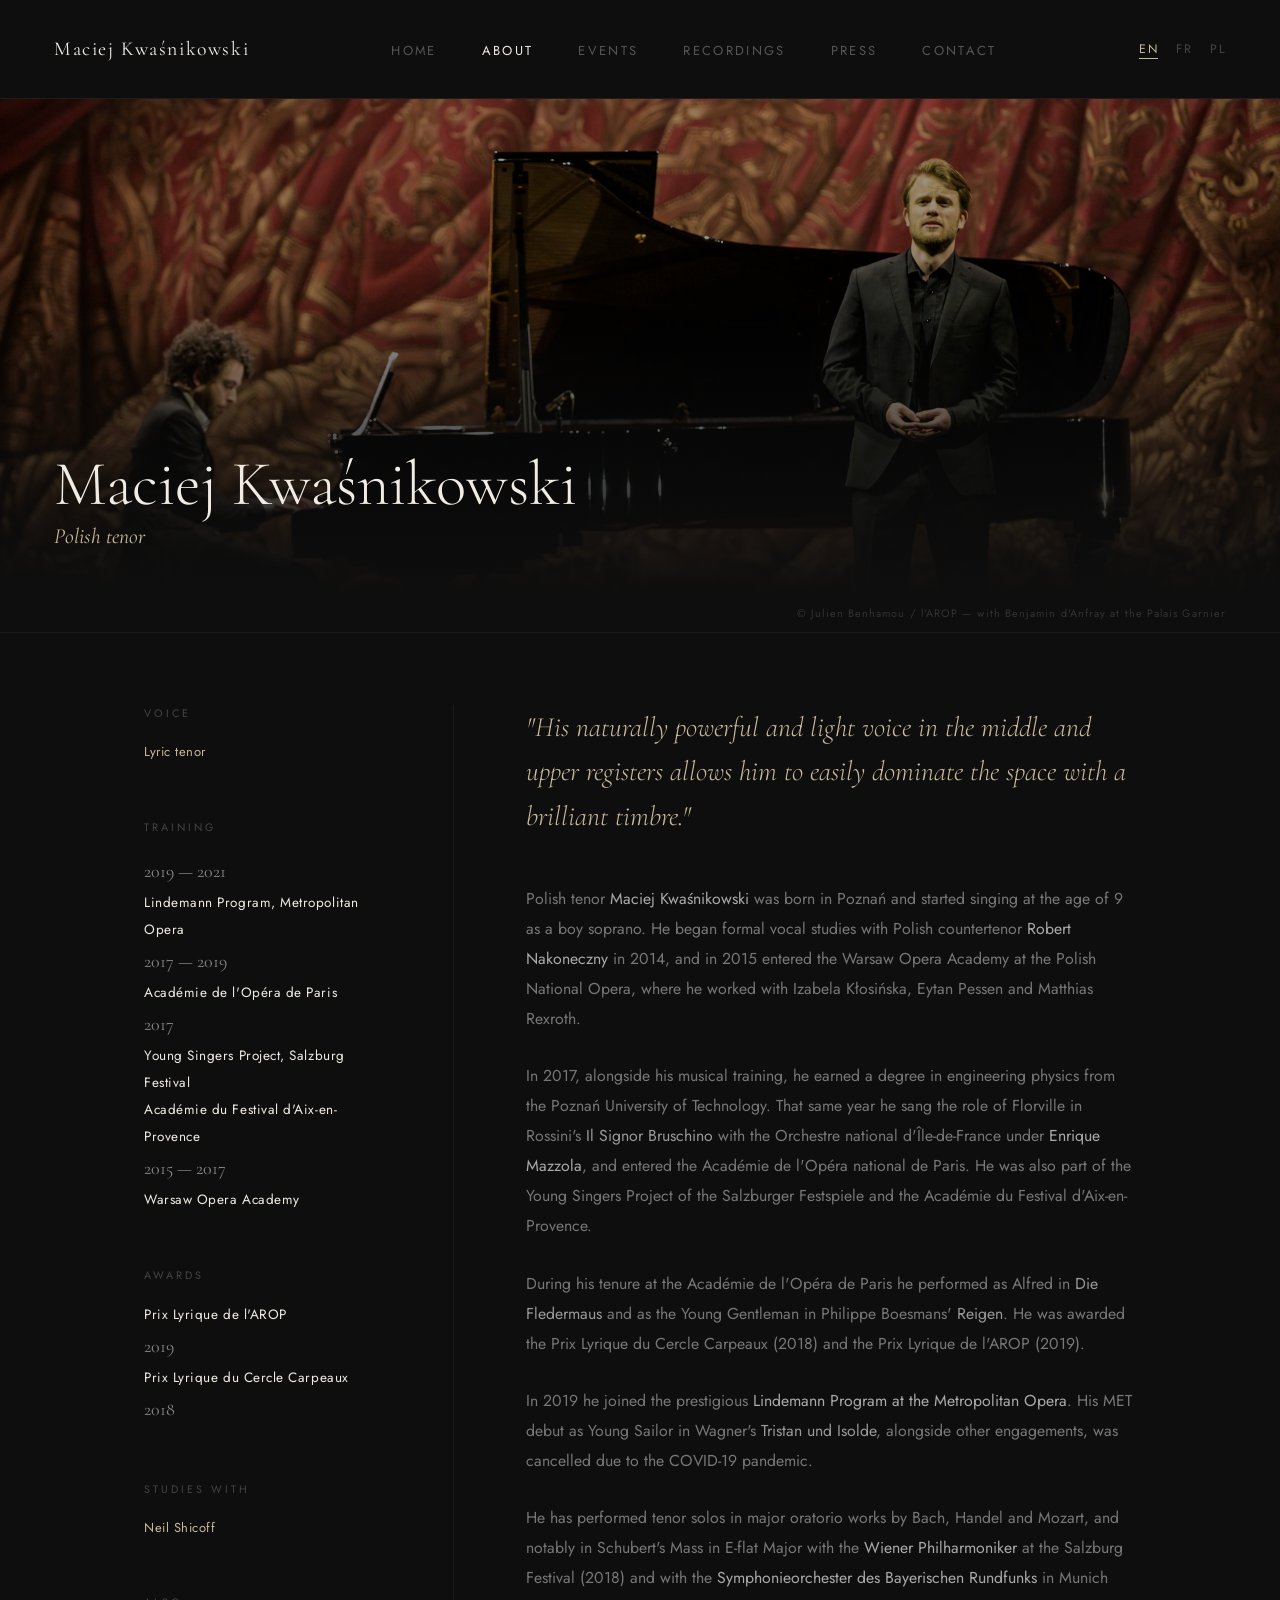
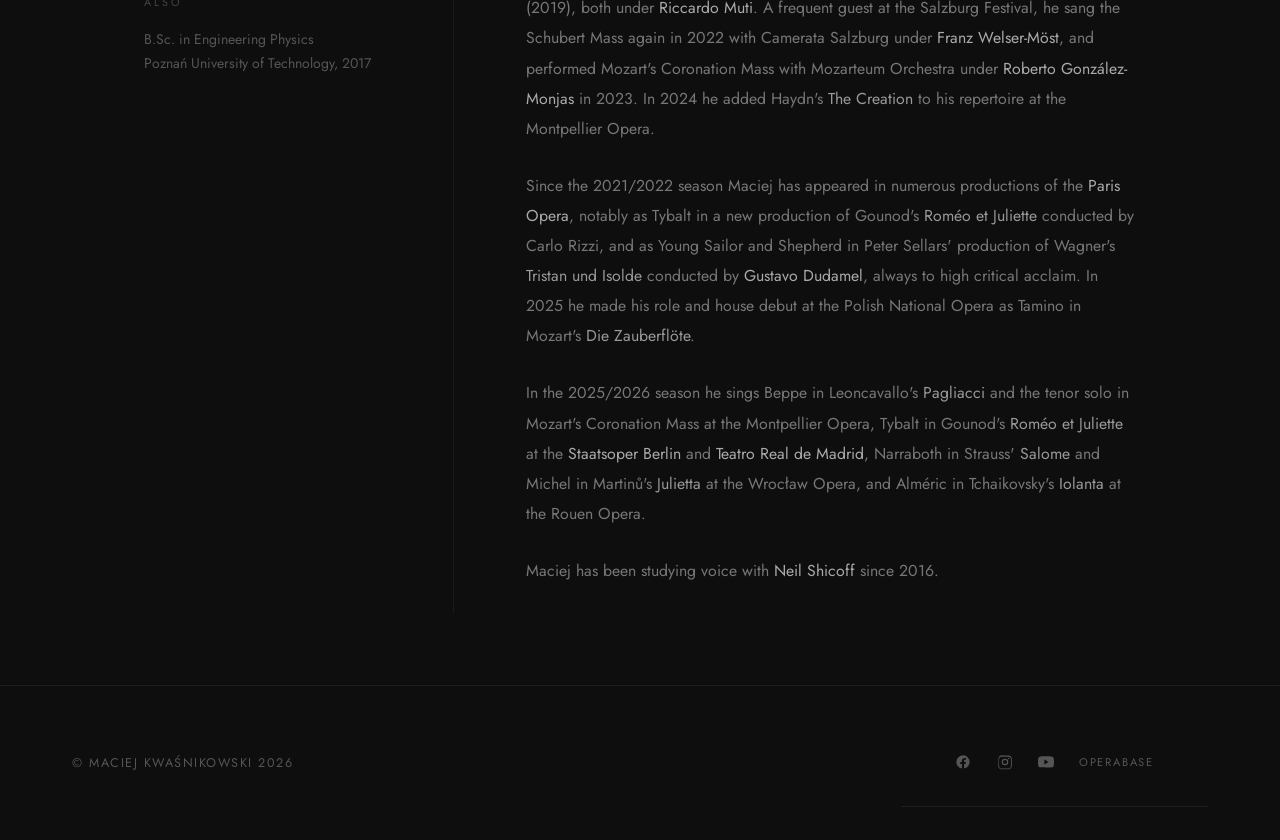
==== about.html @ 878cafb3 "Add files via upload" ====
<!DOCTYPE html>
<html lang="en">
<head>
<meta charset="UTF-8">
<meta name="viewport" content="width=device-width, initial-scale=1.0">
<title>About — Maciej Kwaśnikowski, Tenor</title>
<link rel="preconnect" href="https://fonts.googleapis.com">
<link href="https://fonts.googleapis.com/css2?family=Cormorant+Garamond:ital,wght@0,300;0,400;0,600;1,300;1,400&family=Jost:wght@300;400;500&display=swap" rel="stylesheet">
<link rel="stylesheet" href="mobile.css" />
<style>
  :root {
    --bg:     #0e0e0e;
    --gold:   #c9b99a;
    --text:   #f0ece4;
    --muted:  #555;
    --border: #1e1e1e;
  }

  * { margin: 0; padding: 0; box-sizing: border-box; }

  html { font-size: 18px; }

  body {
    font-family: 'Jost', sans-serif;
    background: #0e0e0e;
    color: #f0ece4;
    min-height: 100vh;
    display: grid;
    grid-template-rows: auto 1fr auto;
  }

  /* NAV */
  nav {
    display: flex;
    justify-content: space-between;
    align-items: center;
    padding: 2rem 3rem;
    border-bottom: 1px solid #1e1e1e;
  }

  .nav-logo {
    font-family: 'Cormorant Garamond', serif;
    font-size: 1.1rem;
    font-weight: 400;
    letter-spacing: 0.08em;
    color: #f0ece4;
    text-decoration: none;
  }

  .nav-links {
    display: flex;
    gap: 2.5rem;
    list-style: none;
  }

  .nav-links a {
    font-size: 0.72rem;
    letter-spacing: 0.18em;
    text-transform: uppercase;
    color: #555;
    text-decoration: none;
    transition: color 0.2s;
  }

  .nav-links a:hover,
  .nav-links a.active { color: #f0ece4; }

  .lang {
    display: flex;
    gap: 1rem;
  }

  .lang span {
    font-size: 0.68rem;
    letter-spacing: 0.12em;
    text-transform: uppercase;
    color: #444;
    cursor: pointer;
  }

  .lang span.active {
    color: #c9b99a;
    border-bottom: 1px solid #c9b99a;
  }

  /* HERO — photo full width, name overlaid */
  .about-hero {
    position: relative;
    height: 55vh;
    overflow: hidden;
  }

  .about-hero img {
    width: 100%;
    height: 100%;
    object-fit: cover;
    object-position: center 45%;
    display: block;
    filter: brightness(0.6);
  }

  .about-hero-overlay {
    position: absolute;
    inset: 0;
    background: linear-gradient(to bottom, transparent 40%, #0e0e0e 100%);
  }

  .about-hero-text {
    position: absolute;
    bottom: 2.5rem;
    left: 3rem;
  }

  .about-hero-text h1 {
    font-family: 'Cormorant Garamond', serif;
    font-size: 3.5rem;
    font-weight: 300;
    color: #f0ece4;
    line-height: 1.05;
  }

  .about-hero-text p {
    font-family: 'Cormorant Garamond', serif;
    font-size: 1.2rem;
    font-style: italic;
    color: #c9b99a;
    margin-top: 0.3rem;
  }

  /* PHOTO CREDIT */
  .photo-credit {
    font-size: 0.6rem;
    letter-spacing: 0.1em;
    color: #333;
    text-align: right;
    padding: 0.6rem 3rem;
    border-bottom: 1px solid #1a1a1a;
  }

  /* CONTENT */
  .about-content {
    display: grid;
    grid-template-columns: 1fr 2.2fr;
    gap: 0;
    max-width: 1100px;
    margin: 0 auto;
    width: 100%;
    padding: 4rem 3rem;
  }

  /* LEFT COLUMN — quick facts */
  .about-sidebar {
    padding-right: 4rem;
    border-right: 1px solid #1a1a1a;
  }

  .sidebar-section {
    margin-bottom: 3rem;
  }

  .sidebar-label {
    font-size: 0.6rem;
    letter-spacing: 0.28em;
    text-transform: uppercase;
    color: #444;
    margin-bottom: 1rem;
  }

  .sidebar-item {
    font-family: 'Cormorant Garamond', serif;
    font-size: 1rem;
    color: #888;
    line-height: 2;
  }

  .sidebar-item strong {
    display: block;
    font-family: 'Jost', sans-serif;
    font-size: 0.75rem;
    font-weight: 400;
    color: #f0ece4;
    letter-spacing: 0.04em;
  }

  .sidebar-gold {
    font-size: 0.72rem;
    color: #c9b99a;
    letter-spacing: 0.04em;
    line-height: 2;
  }

  /* RIGHT COLUMN — bio */
  .about-bio {
    padding-left: 4rem;
  }

  .bio-intro {
    font-family: 'Cormorant Garamond', serif;
    font-size: 1.55rem;
    font-weight: 300;
    line-height: 1.6;
    color: #c9b99a;
    margin-bottom: 2.5rem;
    font-style: italic;
  }

  .bio-body p {
    font-size: 0.88rem;
    line-height: 1.9;
    color: #777;
    margin-bottom: 1.5rem;
  }

  .bio-body p em {
    color: #999;
    font-style: normal;
  }

  /* highlight key names/places */
  .bio-body p strong {
    color: #aaa;
    font-weight: 400;
  }

/* ── FOOTER ── */
footer {
  border-top: 1px solid var(--border);
  padding: 1.8rem 4rem;
  display: flex;
  justify-content: space-between;
  align-items: center;
  gap: 1rem;
}
footer p {
  font-size: 0.7rem;
  letter-spacing: 0.12em;
  text-transform: uppercase;
  color: var(--muted);
}
.footer-social {
  display: flex;
  align-items: center;
  gap: 1.4rem;
}
.footer-social a {
  color: var(--muted);
  text-decoration: none;
  transition: color 0.2s;
  display: flex;
  align-items: center;
}
.footer-social a:hover { color: var(--gold); }
.footer-social svg { width: 16px; height: 16px; fill: currentColor; }
.footer-social .operabase-link {
  font-family: 'Jost', sans-serif;
  font-size: 0.62rem;
  letter-spacing: 0.16em;
  text-transform: uppercase;
}

</style>
</head>
<body>

<nav>
  <a href="index.html" class="nav-logo">Maciej Kwaśnikowski</a>
  <button class="nav-toggle" aria-label="Toggle menu" aria-expanded="false">
    <span></span><span></span><span></span>
  </button>
  <ul class="nav-links">
    <li><a href="index.html" data-i18n="nav_home">Home</a></li>
    <li><a href="about.html" class="active" data-i18n="nav_about">About</a></li>
    <li><a href="events.html" data-i18n="nav_events">Events</a></li>
    <li><a href="recordings.html" data-i18n="nav_recordings">Recordings</a></li>
    <li><a href="press.html" data-i18n="nav_press">Press</a></li>
    <li><a href="contact.html" data-i18n="nav_contact">Contact</a></li>
  </ul>
  <div class="lang">
    <span class="active">EN</span>
    <span>FR</span>
    <span>PL</span>
  </div>
</nav>

<div class="about-hero">
  <img src="photo-about.jpg" alt="Maciej Kwaśnikowski at the Palais Garnier" />
  <div class="about-hero-overlay"></div>
  <div class="about-hero-text">
    <h1>Maciej Kwaśnikowski</h1>
    <p data-i18n="about_hero_subtitle">Polish tenor</p>
  </div>
</div>

<p class="photo-credit" data-i18n="photo_credit">© Julien Benhamou / l'AROP — with Benjamin d'Anfray at the Palais Garnier</p>

<div class="about-content">

  <aside class="about-sidebar">

    <div class="sidebar-section">
      <p class="sidebar-label" data-i18n="sidebar_voice">Voice</p>
      <p class="sidebar-gold" data-i18n="sidebar_voice_val">Lyric tenor</p>
    </div>

    <div class="sidebar-section">
      <p class="sidebar-label" data-i18n="sidebar_training">Training</p>
      <div class="sidebar-item">
      2019 — 2021
        <strong>Lindemann Program, Metropolitan Opera</strong>
      </div>
      <div class="sidebar-item">
      2017 — 2019
       <strong>Académie de l'Opéra de Paris</strong>
      </div>
      <div class="sidebar-item">
      2017
        <strong>Young Singers Project, Salzburg Festival</strong>
      </div>
      <div class="sidebar-item">
        <strong>Académie du Festival d'Aix-en-Provence</strong>
      </div>
      <div class="sidebar-item">
      2015 — 2017
        <strong>Warsaw Opera Academy</strong>
      </div>
    </div>

    <div class="sidebar-section">
      <p class="sidebar-label" data-i18n="sidebar_awards">Awards</p>
      <div class="sidebar-item">
        <strong data-i18n="sidebar_award1">Prix Lyrique de l'AROP</strong>
        <span data-i18n="sidebar_award1_year">2019</span>
      </div>
      <div class="sidebar-item">
        <strong data-i18n="sidebar_award2">Prix Lyrique du Cercle Carpeaux</strong>
        <span data-i18n="sidebar_award2_year">2018</span>
      </div>
    </div>

    <div class="sidebar-section">
      <p class="sidebar-label" data-i18n="sidebar_studies">Studies with</p>
      <p class="sidebar-gold" data-i18n="sidebar_studies_val">Neil Shicoff</p>
    </div>

    <div class="sidebar-section">
      <p class="sidebar-label" data-i18n="sidebar_also">Also</p>
      <p class="sidebar-item" style="color:#555; font-size:0.78rem; font-family:'Jost',sans-serif; line-height:1.7;" data-i18n="sidebar_degree">
        B.Sc. in Engineering Physics<br>
        Poznań University of Technology, 2017
      </p>
    </div>

  </aside>

  <article class="about-bio">

    <p class="bio-intro" data-i18n="bio_intro">
      "His naturally powerful and light voice in the middle and upper registers allows him to easily dominate the space with a brilliant timbre."
    </p>

    <div class="bio-body">
      <p data-i18n="bio_p1">
        Polish tenor <strong>Maciej Kwaśnikowski</strong> was born in Poznań and started singing at the age of 9 as a boy soprano. He began formal vocal studies with Polish countertenor <strong>Robert Nakoneczny</strong> in 2014, and in 2015 entered the Warsaw Opera Academy at the Polish National Opera, where he worked with Izabela Kłosińska, Eytan Pessen and Matthias Rexroth.
      </p>
      <p data-i18n="bio_p2">
        In 2017, alongside his musical training, he earned a degree in engineering physics from the Poznań University of Technology. That same year he sang the role of Florville in Rossini's <em>Il Signor Bruschino</em> with the Orchestre national d'Île-de-France under <strong>Enrique Mazzola</strong>, and entered the Académie de l'Opéra national de Paris. He was also part of the Young Singers Project of the Salzburger Festspiele and the Académie du Festival d'Aix-en-Provence.
      </p>
      <p data-i18n="bio_p3">
        During his tenure at the Académie de l'Opéra de Paris he performed as Alfred in <em>Die Fledermaus</em> and as the Young Gentleman in Philippe Boesmans' <em>Reigen</em>. He was awarded the Prix Lyrique du Cercle Carpeaux (2018) and the Prix Lyrique de l'AROP (2019).
      </p>
      <p data-i18n="bio_p4">
        In 2019 he joined the prestigious <strong>Lindemann Program at the Metropolitan Opera</strong>. His MET debut as Young Sailor in Wagner's <em>Tristan und Isolde</em>, alongside other engagements, was cancelled due to the COVID-19 pandemic.
      </p>
      <p data-i18n="bio_p5">
        He has performed tenor solos in major oratorio works by Bach, Handel and Mozart, and notably in Schubert's Mass in E-flat Major with the <strong>Wiener Philharmoniker</strong> at the Salzburg Festival (2018) and with the <strong>Symphonieorchester des Bayerischen Rundfunks</strong> in Munich (2019), both under <strong>Riccardo Muti</strong>. A frequent guest at the Salzburg Festival, he sang the Schubert Mass again in 2022 with Camerata Salzburg under <strong>Franz Welser-Möst</strong>, and performed Mozart's Coronation Mass with Mozarteum Orchestra under <strong>Roberto González-Monjas</strong> in 2023. In 2024 he added Haydn's <em>The Creation</em> to his repertoire at the Montpellier Opera.
      </p>
      <p data-i18n="bio_p6">
        Since the 2021/2022 season Maciej has appeared in numerous productions of the <strong>Paris Opera</strong>, notably as Tybalt in a new production of Gounod's <em>Roméo et Juliette</em> conducted by Carlo Rizzi, and as Young Sailor and Shepherd in Peter Sellars' production of Wagner's <em>Tristan und Isolde</em> conducted by <strong>Gustavo Dudamel</strong>, always to high critical acclaim. In 2025 he made his role and house debut at the Polish National Opera as Tamino in Mozart's <em>Die Zauberflöte</em>.
      </p>
      <p data-i18n="bio_p7">
        In the 2025/2026 season he sings Beppe in Leoncavallo's <em>Pagliacci</em> and the tenor solo in Mozart's Coronation Mass at the Montpellier Opera, Tybalt in Gounod's <em>Roméo et Juliette</em> at the <strong>Staatsoper Berlin</strong> and <strong>Teatro Real de Madrid</strong>, Narraboth in Strauss' <em>Salome</em> and Michel in Martinů's <em>Julietta</em> at the Wrocław Opera, and Alméric in Tchaikovsky's <em>Iolanta</em> at the Rouen Opera.
      </p>
      <p data-i18n="bio_p8">
        Maciej has been studying voice with <strong>Neil Shicoff</strong> since 2016.
      </p>
    </div>

  </article>

</div>

<footer>
  <p data-i18n="footer_copyright">© Maciej Kwaśnikowski 2026</p>
  <nav class="footer-social" aria-label="Social media">
    <a href="https://www.facebook.com/profile.php?id=61570806491326" target="_blank" rel="noopener" aria-label="Facebook">
      <svg viewBox="0 0 24 24" xmlns="http://www.w3.org/2000/svg"><path d="M22 12a10 10 0 1 0-11.563 9.878v-6.99H7.898V12h2.539V9.797c0-2.506 1.493-3.89 3.777-3.89 1.094 0 2.238.195 2.238.195v2.46h-1.26c-1.243 0-1.63.772-1.63 1.563V12h2.773l-.443 2.888h-2.33v6.99A10.003 10.003 0 0 0 22 12Z"/></svg>
    </a>
    <a href="https://www.instagram.com/maciejkwasnikowski/" target="_blank" rel="noopener" aria-label="Instagram">
      <svg viewBox="0 0 24 24" xmlns="http://www.w3.org/2000/svg"><path d="M12 2.163c3.204 0 3.584.012 4.85.07 1.17.054 1.805.249 2.227.415a4.49 4.49 0 0 1 1.675 1.089 4.49 4.49 0 0 1 1.089 1.675c.166.422.361 1.057.415 2.227.058 1.266.07 1.646.07 4.85s-.012 3.584-.07 4.85c-.054 1.17-.249 1.805-.415 2.227a4.49 4.49 0 0 1-1.089 1.675 4.49 4.49 0 0 1-1.675 1.089c-.422.166-1.057.361-2.227.415-1.266.058-1.646.07-4.85.07s-3.584-.012-4.85-.07c-1.17-.054-1.805-.249-2.227-.415a4.49 4.49 0 0 1-1.675-1.089 4.49 4.49 0 0 1-1.089-1.675c-.166-.422-.361-1.057-.415-2.227C2.175 15.584 2.163 15.204 2.163 12s.012-3.584.07-4.85c.054-1.17.249-1.805.415-2.227a4.49 4.49 0 0 1 1.089-1.675 4.49 4.49 0 0 1 1.675-1.089c.422-.166 1.057-.361 2.227-.415C8.416 2.175 8.796 2.163 12 2.163Zm0 1.802c-3.146 0-3.52.011-4.769.068-1.086.05-1.674.23-2.065.384a2.69 2.69 0 0 0-.997.649 2.69 2.69 0 0 0-.649.997c-.154.391-.335.979-.384 2.065-.057 1.249-.068 1.623-.068 4.769s.011 3.52.068 4.769c.05 1.086.23 1.674.384 2.065.18.46.423.85.649.997a2.69 2.69 0 0 0 .997.649c.391.154.979.335 2.065.384 1.249.057 1.623.068 4.769.068s3.52-.011 4.769-.068c1.086-.05 1.674-.23 2.065-.384a2.69 2.69 0 0 0 .997-.649 2.69 2.69 0 0 0 .649-.997c.154-.391.335-.979.384-2.065.057-1.249.068-1.623.068-4.769s-.011-3.52-.068-4.769c-.05-1.086-.23-1.674-.384-2.065a2.69 2.69 0 0 0-.649-.997 2.69 2.69 0 0 0-.997-.649c-.391-.154-.979-.335-2.065-.384C15.52 3.976 15.146 3.965 12 3.965Zm0 3.07a4.965 4.965 0 1 1 0 9.93 4.965 4.965 0 0 1 0-9.93Zm0 1.802a3.163 3.163 0 1 0 0 6.326 3.163 3.163 0 0 0 0-6.326Zm5.338-3.205a1.2 1.2 0 1 1 0 2.4 1.2 1.2 0 0 1 0-2.4Z"/></svg>
    </a>
    <a href="https://www.youtube.com/@maciejkwasnikowski3333" target="_blank" rel="noopener" aria-label="YouTube">
        <svg viewBox="0 0 24 24" xmlns="http://www.w3.org/2000/svg"><path d="M23.498 6.186a3.016 3.016 0 0 0-2.122-2.136C19.505 3.545 12 3.545 12 3.545s-7.505 0-9.377.505A3.017 3.017 0 0 0 .502 6.186C0 8.07 0 12 0 12s0 3.93.502 5.814a3.016 3.016 0 0 0 2.122 2.136c1.871.505 9.376.505 9.376.505s7.505 0 9.377-.505a3.015 3.015 0 0 0 2.122-2.136C24 15.93 24 12 24 12s0-3.93-.502-5.814ZM9.545 15.568V8.432L15.818 12l-6.273 3.568Z"/></svg>
      </a>
      <a href="https://www.operabase.com/maciej-kwasnikowski-a72373/en" target="_blank" rel="noopener" aria-label="Operabase profile" class="operabase-link">Operabase</a>
  </nav>
</footer>

<script>
  const toggle = document.querySelector('.nav-toggle');
  const links  = document.querySelector('.nav-links');
  toggle.addEventListener('click', () => {
    const open = links.classList.toggle('open');
    toggle.classList.toggle('open', open);
    toggle.setAttribute('aria-expanded', open);
  });
</script>

<script src="translations.js"></script>
<script src="lang.js"></script>
</body>
</html>
---- mobile.css ----
/* ============================================================
   mobile.css — responsive overrides for maciejkwasnikowski.com
   Link this AFTER your page's <style> block on every page:
   <link rel="stylesheet" href="mobile.css" />
   ============================================================ */

/* Inline dates — hidden on desktop, shown on mobile only */
.event-dates-inline {
  display: none;
  font-size: 0.68rem;
  color: #9a8c78;
  letter-spacing: 0.08em;
  margin-top: 0.5rem;
}

/* ── HAMBURGER BUTTON (hidden on desktop) ── */
.nav-toggle {
  display: none;
  flex-direction: column;
  justify-content: center;
  gap: 5px;
  background: none;
  border: none;
  cursor: pointer;
  padding: 4px;
  z-index: 200;
}

.nav-toggle span {
  display: block;
  width: 24px;
  height: 1.5px;
  background: #c9b99a;
  transition: transform 0.3s, opacity 0.3s;
  transform-origin: center;
}

/* Animate to X when open */
.nav-toggle.open span:nth-child(1) { transform: translateY(6.5px) rotate(45deg); }
.nav-toggle.open span:nth-child(2) { opacity: 0; }
.nav-toggle.open span:nth-child(3) { transform: translateY(-6.5px) rotate(-45deg); }


/* ============================================================
   TABLET  ≤ 900px
   ============================================================ */
@media (max-width: 900px) {

  nav,
  .page-header,
  footer {
    padding-left: 2rem;
    padding-right: 2rem;
  }

  .hero-dark,
  .hero-light {
    min-height: 70vh;
  }

  .about-content {
    padding: 3rem 2rem;
  }

  .about-sidebar {
    padding-right: 2.5rem;
  }

  .about-bio {
    padding-left: 2.5rem;
  }

  .events-container {
    padding: 0 2rem;
  }

  .page-header {
    padding-left: 2rem;
    padding-right: 2rem;
  }
}


/* ============================================================
   MOBILE  ≤ 640px
   ============================================================ */
@media (max-width: 640px) {

  html { font-size: 16px; }

  /* ── NAV ── */
  nav {
    padding: 1.2rem 1.4rem !important;
    flex-wrap: wrap;
    position: relative;
  }

  .nav-toggle {
    display: flex;
  }

  .nav-links,
  .nav-links-dark,
  .nav-links-light {
    display: none !important;
    flex-direction: column;
    gap: 0;
    width: 100%;
    margin-top: 0.8rem;
    border-top: 1px solid #2a2a2a;
    padding-top: 0.5rem;
  }

  .nav-links.open,
  .nav-links-dark.open,
  .nav-links-light.open {
    display: flex !important;
  }

  .nav-links li,
  .nav-links-dark li,
  .nav-links-light li {
    border-bottom: 1px solid #1e1e1e;
  }

  .nav-links a,
  .nav-links-dark a,
  .nav-links-light a {
    display: block;
    padding: 0.75rem 0.2rem;
    font-size: 0.8rem;
    letter-spacing: 0.14em;
  }

  /* Language switcher — shown on mobile, full width below nav */
  .lang,
  .lang-dark,
  .lang-light {
    display: flex;
    order: 3;
    width: 100%;
    padding: 0.6rem 0.2rem 0.2rem;
    border-top: 1px solid #2a2a2a;
    gap: 1.2rem;
  }

  /* ── GLOBAL PADDING ── */
  .page-header,
  footer {
    padding-left: 1.4rem !important;
    padding-right: 1.4rem !important;
  }

  main {
    padding: 2rem 1.4rem 3.5rem !important;
  }

  /* ── PAGE HEADER ── */
  .page-header {
    padding-top: 2.5rem !important;
    padding-bottom: 1.8rem !important;
    flex-direction: column !important;
    align-items: flex-start !important;
    gap: 0.5rem !important;
  }

  .page-header h1,
  .page-title {
    font-size: 2.2rem !important;
  }

  /* ── FOOTER ── */
  footer {
    flex-direction: column !important;
    align-items: center !important;
    gap: 1rem !important;
    padding-top: 1.4rem !important;
    padding-bottom: 1.4rem !important;
    text-align: center;
  }

  /* ── HOMEPAGE ── */
  .hero-dark,
  .hero-light {
    grid-template-columns: 1fr !important;
    min-height: unset !important;
  }

  .hero-image-dark,
  .hero-image-light {
    height: 55vw !important;
    min-height: 220px;
    max-height: 340px;
  }

  .hero-image-dark img,
  .hero-image-light img {
    object-position: center 30% !important;
  }

  .hero-text-dark,
  .hero-text-light {
    padding: 2.5rem 1.4rem !important;
  }

  .hero-name-dark,
  .hero-name-light {
    font-size: 2.8rem !important;
  }

  .hero-voice-dark,
  .hero-voice-light {
    font-size: 1.3rem !important;
    margin-bottom: 1.5rem !important;
  }

  .hero-bio-dark,
  .hero-bio-light {
    margin-bottom: 2rem !important;
  }

  .nav-dark,
  .nav-light {
    padding: 1.2rem 1.4rem !important;
    flex-wrap: wrap;
  }

  .footer-dark,
  .footer-light {
    padding: 1.4rem !important;
    flex-direction: column;
    align-items: center;
    gap: 0.8rem;
    text-align: center;
  }

  /* body grid: don't stretch hero to fill remaining height once stacked */
  body:has(.hero-dark) {
    grid-template-rows: auto auto auto;
  }

  /* hero image gradient should fade downward when image sits above text */
  .hero-image-dark::after {
    background: linear-gradient(to bottom, transparent 60%, #0e0e0e) !important;
  }

  /* subtitle can be long on small screens — allow wrapping, ease tracking */
  .hero-subtitle-dark {
    letter-spacing: 0.12em !important;
    white-space: normal;
  }

  /* ── ABOUT PAGE ── */
  .about-content {
    grid-template-columns: 1fr !important;
    gap: 0 !important;
    padding: 2rem 1.4rem !important;
  }

  .about-sidebar {
    padding-right: 0 !important;
    border-right: none !important;
    border-bottom: 1px solid #1a1a1a;
    padding-bottom: 2rem;
    margin-bottom: 2rem;
    display: flex;
    flex-wrap: wrap;
    gap: 1rem 2.5rem;
  }

  .sidebar-section {
    margin-bottom: 0 !important;
    min-width: 140px;
  }

  .about-bio {
    padding-left: 0 !important;
  }

  .about-hero {
    height: 55vw !important;
    min-height: 200px;
    max-height: 300px;
  }

  .about-hero-text h1 {
    font-size: 2.2rem !important;
  }

  .about-hero-text {
    left: 1.4rem !important;
    bottom: 1.5rem !important;
  }

  .photo-credit {
    padding: 0.5rem 1.4rem !important;
  }

  /* ── EVENTS PAGE ── */
  .events-container {
    padding: 0 !important;
    padding-bottom: 2rem !important;
  }

  .event {
    grid-template-columns: 44px 1fr !important;
    gap: 0 1.2rem !important;
    padding: 1.5rem 0 !important;
  }

  .event-dates-right {
    display: none !important;
  }

  /* Show inline dates on mobile */
  .event-dates-inline {
    display: block !important;
    font-size: 0.68rem;
    color: #9a8c78;
    letter-spacing: 0.08em;
    margin-top: 0.4rem;
    line-height: 1.8;
  }

  .event-opera {
    font-size: 1.3rem !important;
  }

  .event-venue {
    font-size: 0.72rem !important;
  }

  /* ── RECORDINGS PAGE ── */
  .recordings-grid {
    grid-template-columns: 1fr !important;
    gap: 2.5rem !important;
  }

  /* ── CONTACT PAGE ── */
  .contact-name {
    font-size: 1.3rem !important;
  }

  /* ── PRESS PAGE ── */
  .reviews {
    grid-template-columns: 1fr !important;
  }
}
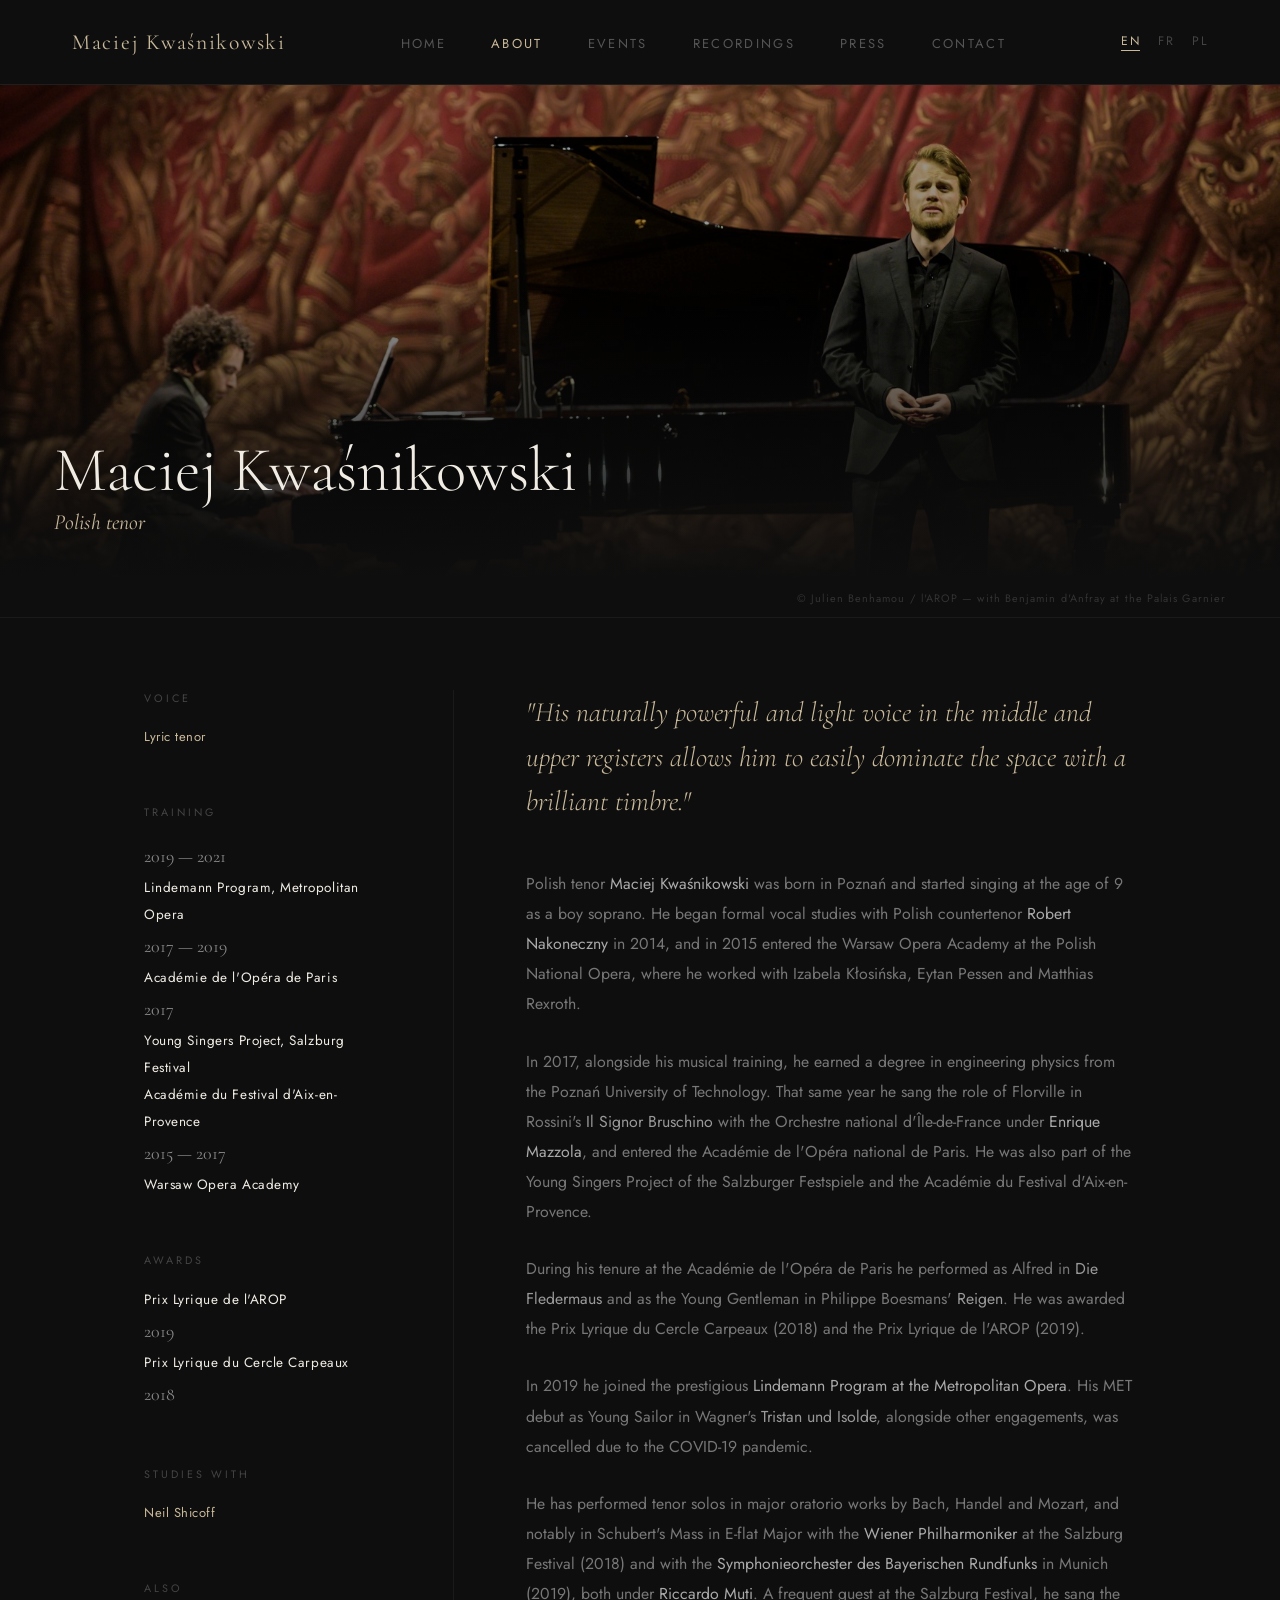
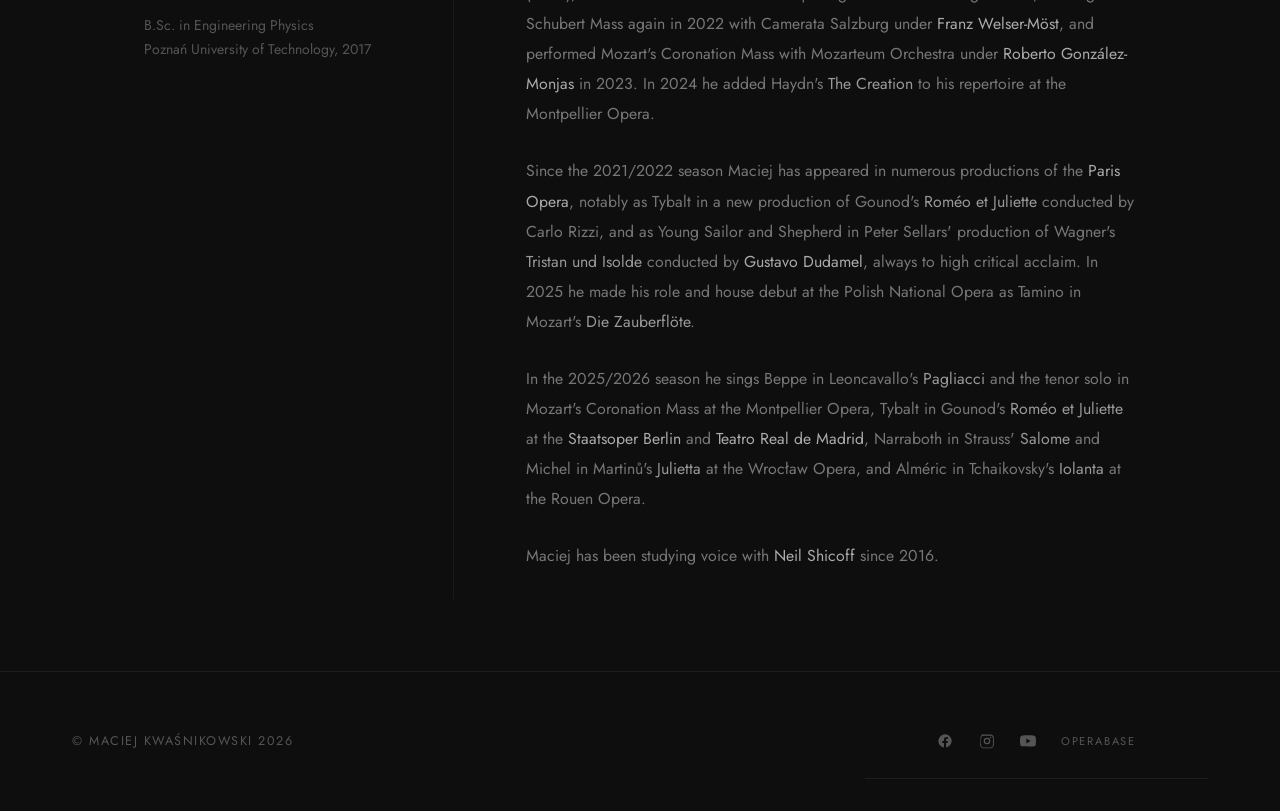
==== commit 2576e37e: "Add files via upload" ====
--- a/about.html
+++ b/about.html
@@ -34,16 +34,20 @@
     display: flex;
     justify-content: space-between;
     align-items: center;
-    padding: 2rem 3rem;
+    padding: 1.6rem 4rem;
     border-bottom: 1px solid #1e1e1e;
+    position: sticky;
+    top: 0;
+    background: var(--bg, #0e0e0e);
+    z-index: 100;
   }
 
   .nav-logo {
     font-family: 'Cormorant Garamond', serif;
-    font-size: 1.1rem;
+    font-size: 1.2rem;
     font-weight: 400;
     letter-spacing: 0.08em;
-    color: #f0ece4;
+    color: var(--gold, #c9b99a);
     text-decoration: none;
   }
 
@@ -63,7 +67,7 @@
   }
 
   .nav-links a:hover,
-  .nav-links a.active { color: #f0ece4; }
+  .nav-links a.active { color: var(--gold, #c9b99a); }
 
   .lang {
     display: flex;
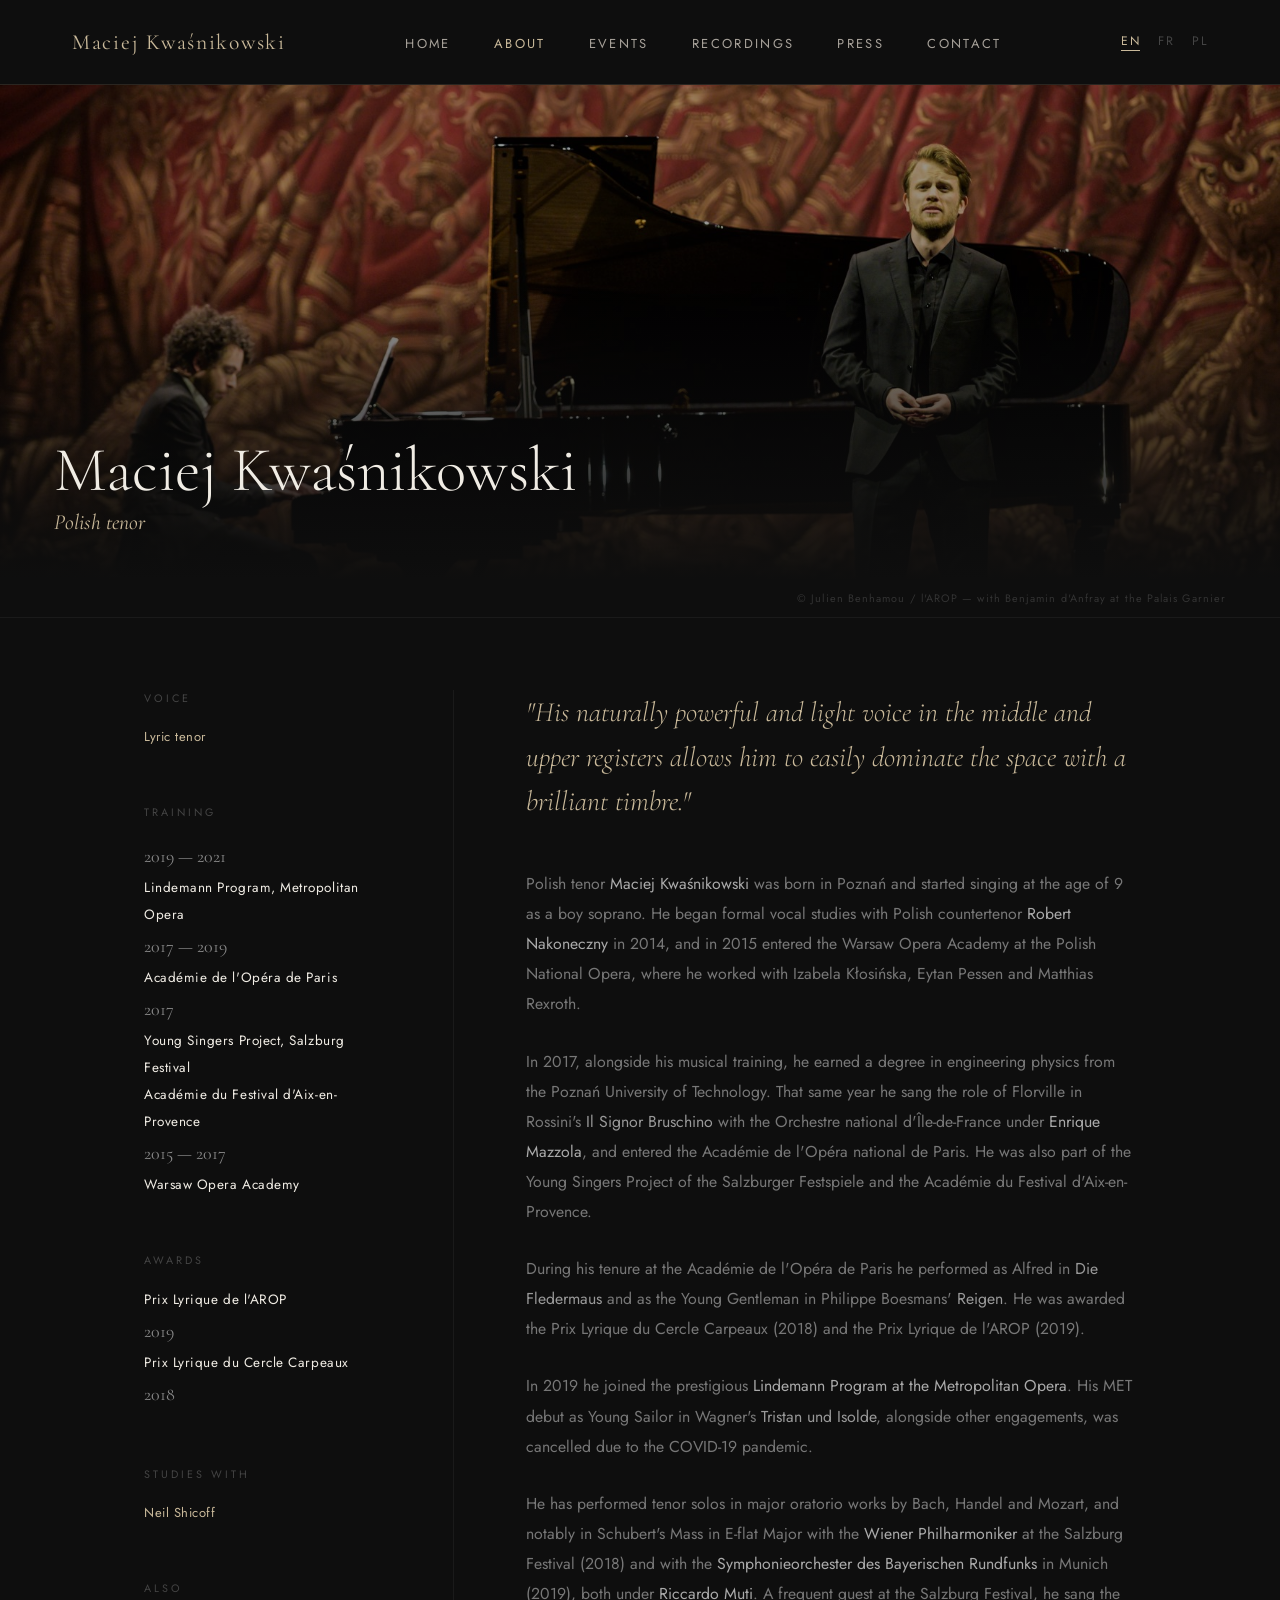
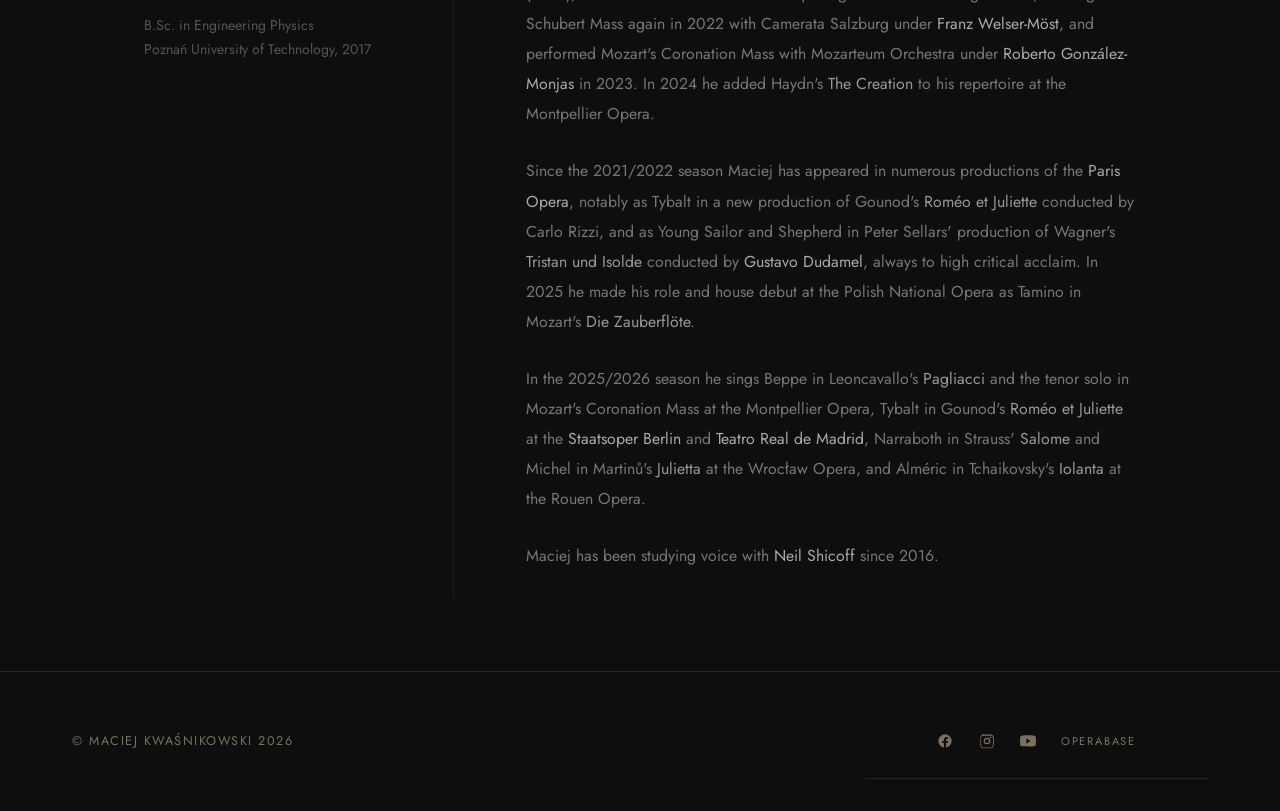
==== commit c47ac62c: "Add files via upload" ====
--- a/about.html
+++ b/about.html
@@ -6,19 +6,9 @@
 <title>About — Maciej Kwaśnikowski, Tenor</title>
 <link rel="preconnect" href="https://fonts.googleapis.com">
 <link href="https://fonts.googleapis.com/css2?family=Cormorant+Garamond:ital,wght@0,300;0,400;0,600;1,300;1,400&family=Jost:wght@300;400;500&display=swap" rel="stylesheet">
+<link rel="stylesheet" href="site.css" />
 <link rel="stylesheet" href="mobile.css" />
 <style>
-  :root {
-    --bg:     #0e0e0e;
-    --gold:   #c9b99a;
-    --text:   #f0ece4;
-    --muted:  #555;
-    --border: #1e1e1e;
-  }
-
-  * { margin: 0; padding: 0; box-sizing: border-box; }
-
-  html { font-size: 18px; }
 
   body {
     font-family: 'Jost', sans-serif;
@@ -27,64 +17,6 @@
     min-height: 100vh;
     display: grid;
     grid-template-rows: auto 1fr auto;
-  }
-
-  /* NAV */
-  nav {
-    display: flex;
-    justify-content: space-between;
-    align-items: center;
-    padding: 1.6rem 4rem;
-    border-bottom: 1px solid #1e1e1e;
-    position: sticky;
-    top: 0;
-    background: var(--bg, #0e0e0e);
-    z-index: 100;
-  }
-
-  .nav-logo {
-    font-family: 'Cormorant Garamond', serif;
-    font-size: 1.2rem;
-    font-weight: 400;
-    letter-spacing: 0.08em;
-    color: var(--gold, #c9b99a);
-    text-decoration: none;
-  }
-
-  .nav-links {
-    display: flex;
-    gap: 2.5rem;
-    list-style: none;
-  }
-
-  .nav-links a {
-    font-size: 0.72rem;
-    letter-spacing: 0.18em;
-    text-transform: uppercase;
-    color: #555;
-    text-decoration: none;
-    transition: color 0.2s;
-  }
-
-  .nav-links a:hover,
-  .nav-links a.active { color: var(--gold, #c9b99a); }
-
-  .lang {
-    display: flex;
-    gap: 1rem;
-  }
-
-  .lang span {
-    font-size: 0.68rem;
-    letter-spacing: 0.12em;
-    text-transform: uppercase;
-    color: #444;
-    cursor: pointer;
-  }
-
-  .lang span.active {
-    color: #c9b99a;
-    border-bottom: 1px solid #c9b99a;
   }
 
   /* HERO — photo full width, name overlaid */
@@ -224,67 +156,11 @@
   .bio-body p strong {
     color: #aaa;
     font-weight: 400;
-  }
-
-/* ── FOOTER ── */
-footer {
-  border-top: 1px solid var(--border);
-  padding: 1.8rem 4rem;
-  display: flex;
-  justify-content: space-between;
-  align-items: center;
-  gap: 1rem;
-}
-footer p {
-  font-size: 0.7rem;
-  letter-spacing: 0.12em;
-  text-transform: uppercase;
-  color: var(--muted);
-}
-.footer-social {
-  display: flex;
-  align-items: center;
-  gap: 1.4rem;
-}
-.footer-social a {
-  color: var(--muted);
-  text-decoration: none;
-  transition: color 0.2s;
-  display: flex;
-  align-items: center;
-}
-.footer-social a:hover { color: var(--gold); }
-.footer-social svg { width: 16px; height: 16px; fill: currentColor; }
-.footer-social .operabase-link {
-  font-family: 'Jost', sans-serif;
-  font-size: 0.62rem;
-  letter-spacing: 0.16em;
-  text-transform: uppercase;
-}
-
-</style>
+  }</style>
 </head>
 <body>
 
-<nav>
-  <a href="index.html" class="nav-logo">Maciej Kwaśnikowski</a>
-  <button class="nav-toggle" aria-label="Toggle menu" aria-expanded="false">
-    <span></span><span></span><span></span>
-  </button>
-  <ul class="nav-links">
-    <li><a href="index.html" data-i18n="nav_home">Home</a></li>
-    <li><a href="about.html" class="active" data-i18n="nav_about">About</a></li>
-    <li><a href="events.html" data-i18n="nav_events">Events</a></li>
-    <li><a href="recordings.html" data-i18n="nav_recordings">Recordings</a></li>
-    <li><a href="press.html" data-i18n="nav_press">Press</a></li>
-    <li><a href="contact.html" data-i18n="nav_contact">Contact</a></li>
-  </ul>
-  <div class="lang">
-    <span class="active">EN</span>
-    <span>FR</span>
-    <span>PL</span>
-  </div>
-</nav>
+<div data-include="nav"></div>
 
 <div class="about-hero">
   <img src="photo-about.jpg" alt="Maciej Kwaśnikowski at the Palais Garnier" />
@@ -393,32 +269,9 @@
 
 </div>
 
-<footer>
-  <p data-i18n="footer_copyright">© Maciej Kwaśnikowski 2026</p>
-  <nav class="footer-social" aria-label="Social media">
-    <a href="https://www.facebook.com/profile.php?id=61570806491326" target="_blank" rel="noopener" aria-label="Facebook">
-      <svg viewBox="0 0 24 24" xmlns="http://www.w3.org/2000/svg"><path d="M22 12a10 10 0 1 0-11.563 9.878v-6.99H7.898V12h2.539V9.797c0-2.506 1.493-3.89 3.777-3.89 1.094 0 2.238.195 2.238.195v2.46h-1.26c-1.243 0-1.63.772-1.63 1.563V12h2.773l-.443 2.888h-2.33v6.99A10.003 10.003 0 0 0 22 12Z"/></svg>
-    </a>
-    <a href="https://www.instagram.com/maciejkwasnikowski/" target="_blank" rel="noopener" aria-label="Instagram">
-      <svg viewBox="0 0 24 24" xmlns="http://www.w3.org/2000/svg"><path d="M12 2.163c3.204 0 3.584.012 4.85.07 1.17.054 1.805.249 2.227.415a4.49 4.49 0 0 1 1.675 1.089 4.49 4.49 0 0 1 1.089 1.675c.166.422.361 1.057.415 2.227.058 1.266.07 1.646.07 4.85s-.012 3.584-.07 4.85c-.054 1.17-.249 1.805-.415 2.227a4.49 4.49 0 0 1-1.089 1.675 4.49 4.49 0 0 1-1.675 1.089c-.422.166-1.057.361-2.227.415-1.266.058-1.646.07-4.85.07s-3.584-.012-4.85-.07c-1.17-.054-1.805-.249-2.227-.415a4.49 4.49 0 0 1-1.675-1.089 4.49 4.49 0 0 1-1.089-1.675c-.166-.422-.361-1.057-.415-2.227C2.175 15.584 2.163 15.204 2.163 12s.012-3.584.07-4.85c.054-1.17.249-1.805.415-2.227a4.49 4.49 0 0 1 1.089-1.675 4.49 4.49 0 0 1 1.675-1.089c.422-.166 1.057-.361 2.227-.415C8.416 2.175 8.796 2.163 12 2.163Zm0 1.802c-3.146 0-3.52.011-4.769.068-1.086.05-1.674.23-2.065.384a2.69 2.69 0 0 0-.997.649 2.69 2.69 0 0 0-.649.997c-.154.391-.335.979-.384 2.065-.057 1.249-.068 1.623-.068 4.769s.011 3.52.068 4.769c.05 1.086.23 1.674.384 2.065.18.46.423.85.649.997a2.69 2.69 0 0 0 .997.649c.391.154.979.335 2.065.384 1.249.057 1.623.068 4.769.068s3.52-.011 4.769-.068c1.086-.05 1.674-.23 2.065-.384a2.69 2.69 0 0 0 .997-.649 2.69 2.69 0 0 0 .649-.997c.154-.391.335-.979.384-2.065.057-1.249.068-1.623.068-4.769s-.011-3.52-.068-4.769c-.05-1.086-.23-1.674-.384-2.065a2.69 2.69 0 0 0-.649-.997 2.69 2.69 0 0 0-.997-.649c-.391-.154-.979-.335-2.065-.384C15.52 3.976 15.146 3.965 12 3.965Zm0 3.07a4.965 4.965 0 1 1 0 9.93 4.965 4.965 0 0 1 0-9.93Zm0 1.802a3.163 3.163 0 1 0 0 6.326 3.163 3.163 0 0 0 0-6.326Zm5.338-3.205a1.2 1.2 0 1 1 0 2.4 1.2 1.2 0 0 1 0-2.4Z"/></svg>
-    </a>
-    <a href="https://www.youtube.com/@maciejkwasnikowski3333" target="_blank" rel="noopener" aria-label="YouTube">
-        <svg viewBox="0 0 24 24" xmlns="http://www.w3.org/2000/svg"><path d="M23.498 6.186a3.016 3.016 0 0 0-2.122-2.136C19.505 3.545 12 3.545 12 3.545s-7.505 0-9.377.505A3.017 3.017 0 0 0 .502 6.186C0 8.07 0 12 0 12s0 3.93.502 5.814a3.016 3.016 0 0 0 2.122 2.136c1.871.505 9.376.505 9.376.505s7.505 0 9.377-.505a3.015 3.015 0 0 0 2.122-2.136C24 15.93 24 12 24 12s0-3.93-.502-5.814ZM9.545 15.568V8.432L15.818 12l-6.273 3.568Z"/></svg>
-      </a>
-      <a href="https://www.operabase.com/maciej-kwasnikowski-a72373/en" target="_blank" rel="noopener" aria-label="Operabase profile" class="operabase-link">Operabase</a>
-  </nav>
-</footer>
-
-<script>
-  const toggle = document.querySelector('.nav-toggle');
-  const links  = document.querySelector('.nav-links');
-  toggle.addEventListener('click', () => {
-    const open = links.classList.toggle('open');
-    toggle.classList.toggle('open', open);
-    toggle.setAttribute('aria-expanded', open);
-  });
-</script>
-
+<div data-include="footer"></div>
+
+<script src="layout.js"></script>
 <script src="translations.js"></script>
 <script src="lang.js"></script>
 </body>
--- a/site.css
+++ b/site.css
@@ -0,0 +1,143 @@
+/* site.css — shared base, variables, nav & footer for maciejkwasnikowski.com
+   ---------------------------------------------------------------------------
+   Loaded on every page BEFORE mobile.css and before each page's own <style>.
+   Page-specific styling (hero, bio, events list, reviews, etc.) stays in the
+   page's <style> block. Edit anything shared — colours, nav, footer — here,
+   once, and it changes everywhere.
+
+   Link order in <head>:
+       <link rel="stylesheet" href="site.css" />
+       <link rel="stylesheet" href="mobile.css" />
+       <style> … page-specific … </style>
+*/
+
+*, *::before, *::after {
+  box-sizing: border-box;
+  margin: 0;
+  padding: 0;
+}
+
+:root {
+  --bg:       #0e0e0e;
+  --bg2:      #161616;
+  --gold:     #c9b99a;
+  --gold-dim: #9a8c78;
+  --text:     #e8e0d5;
+  --muted:    #7a7060;
+  --border:   #2a2520;
+}
+
+html { font-size: 18px; }
+
+/* ── NAV ── */
+nav {
+  display: flex;
+  align-items: center;
+  justify-content: space-between;
+  padding: 1.6rem 4rem;
+  border-bottom: 1px solid var(--border);
+  position: sticky;
+  top: 0;
+  background: var(--bg);
+  z-index: 100;
+}
+
+.nav-logo {
+  font-family: 'Cormorant Garamond', serif;
+  font-size: 1.2rem;
+  font-weight: 400;
+  letter-spacing: 0.08em;
+  color: var(--gold);
+  text-decoration: none;
+  white-space: nowrap;
+}
+
+.nav-links {
+  display: flex;
+  gap: 2.4rem;
+  list-style: none;
+}
+
+.nav-links a {
+  font-family: 'Jost', sans-serif;
+  font-size: 0.72rem;
+  font-weight: 400;
+  letter-spacing: 0.18em;
+  text-transform: uppercase;
+  color: var(--text);
+  text-decoration: none;
+  opacity: 0.7;
+  transition: opacity 0.2s, color 0.2s;
+}
+
+.nav-links a:hover,
+.nav-links a.active {
+  opacity: 1;
+  color: var(--gold);
+}
+
+.lang {
+  display: flex;
+  gap: 1rem;
+}
+
+.lang span {
+  font-size: 0.68rem;
+  letter-spacing: 0.12em;
+  text-transform: uppercase;
+  color: #444;
+  cursor: pointer;
+}
+
+.lang span:focus-visible {
+  outline: 1px solid var(--gold);
+  outline-offset: 3px;
+}
+
+.lang span.active {
+  color: var(--gold);
+  border-bottom: 1px solid var(--gold);
+}
+
+/* ── FOOTER ── */
+footer {
+  border-top: 1px solid var(--border);
+  padding: 1.8rem 4rem;
+  display: flex;
+  justify-content: space-between;
+  align-items: center;
+  gap: 1rem;
+}
+
+footer p,
+footer span {
+  font-size: 0.7rem;
+  letter-spacing: 0.12em;
+  text-transform: uppercase;
+  color: var(--muted);
+}
+
+.footer-social {
+  display: flex;
+  align-items: center;
+  gap: 1.4rem;
+}
+
+.footer-social a {
+  color: var(--muted);
+  text-decoration: none;
+  transition: color 0.2s;
+  display: flex;
+  align-items: center;
+}
+
+.footer-social a:hover { color: var(--gold); }
+
+.footer-social svg { width: 16px; height: 16px; fill: currentColor; }
+
+.footer-social .operabase-link {
+  font-family: 'Jost', sans-serif;
+  font-size: 0.62rem;
+  letter-spacing: 0.16em;
+  text-transform: uppercase;
+}
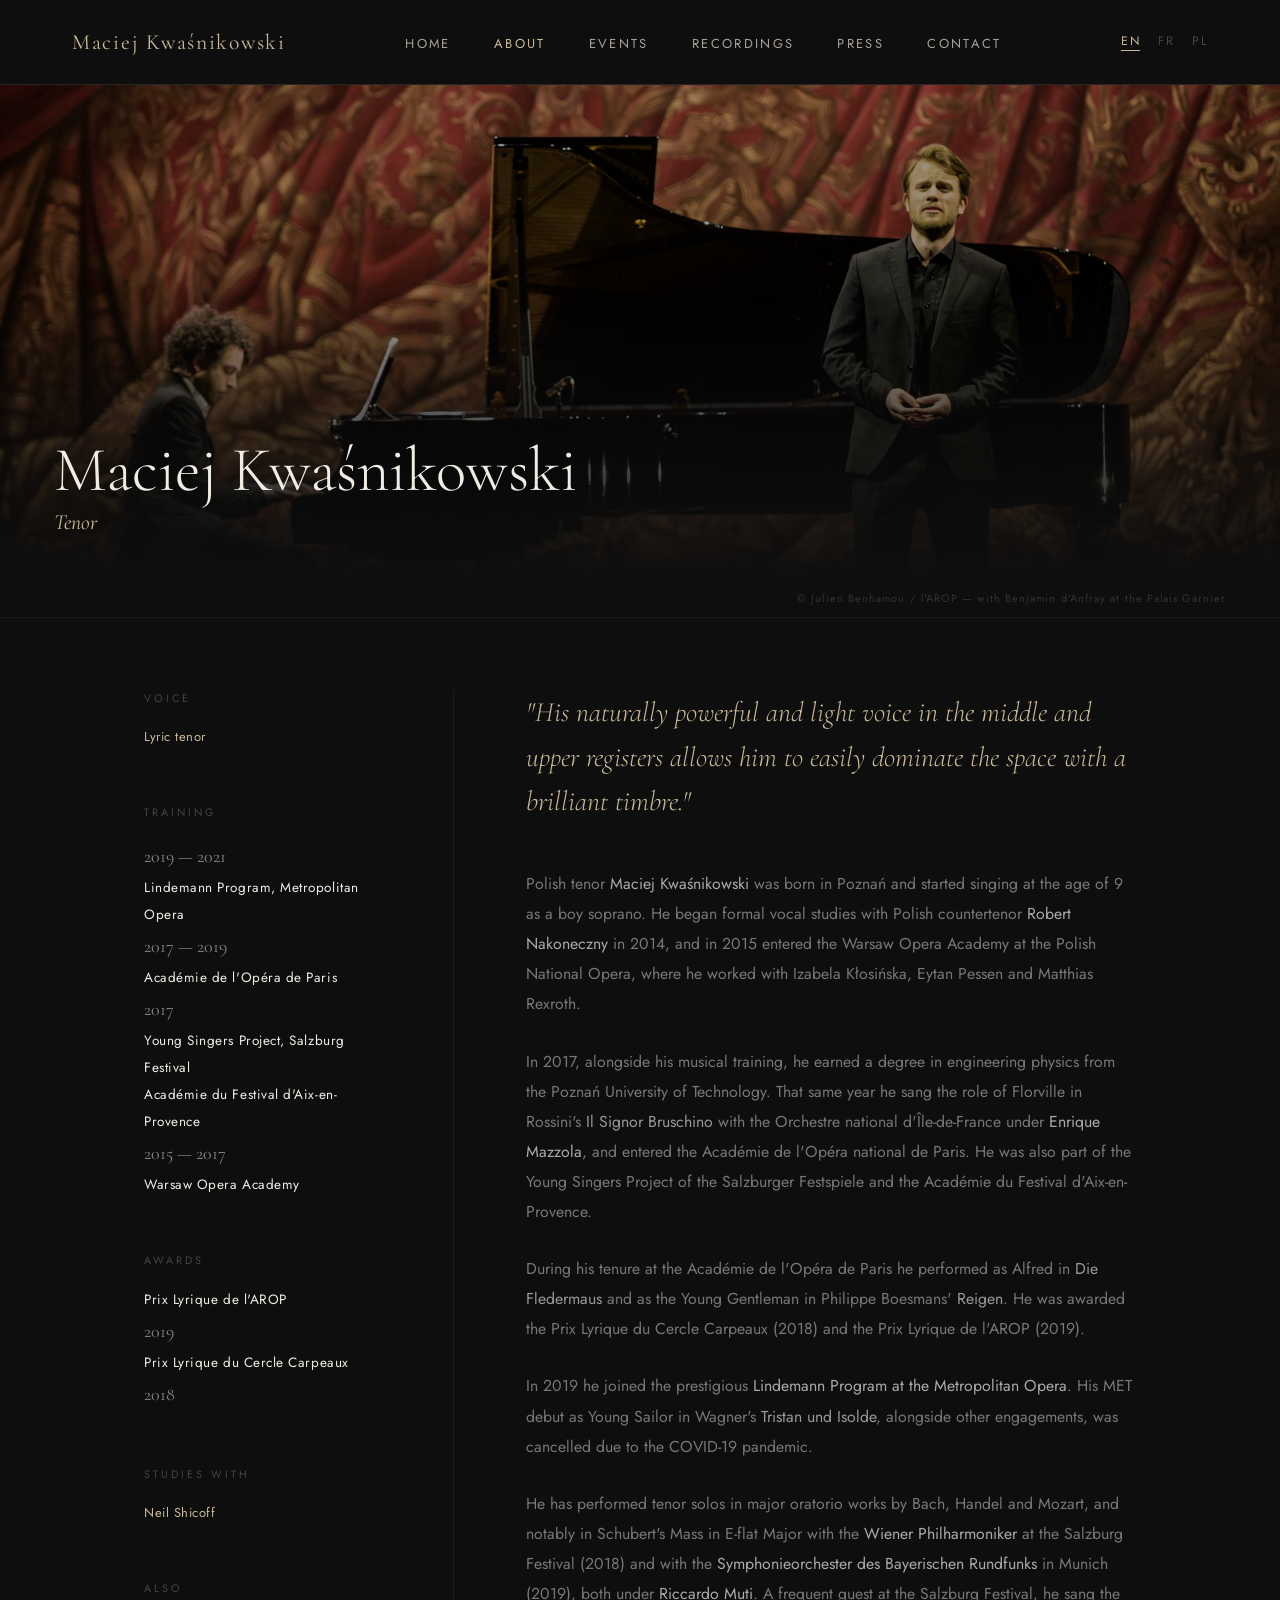
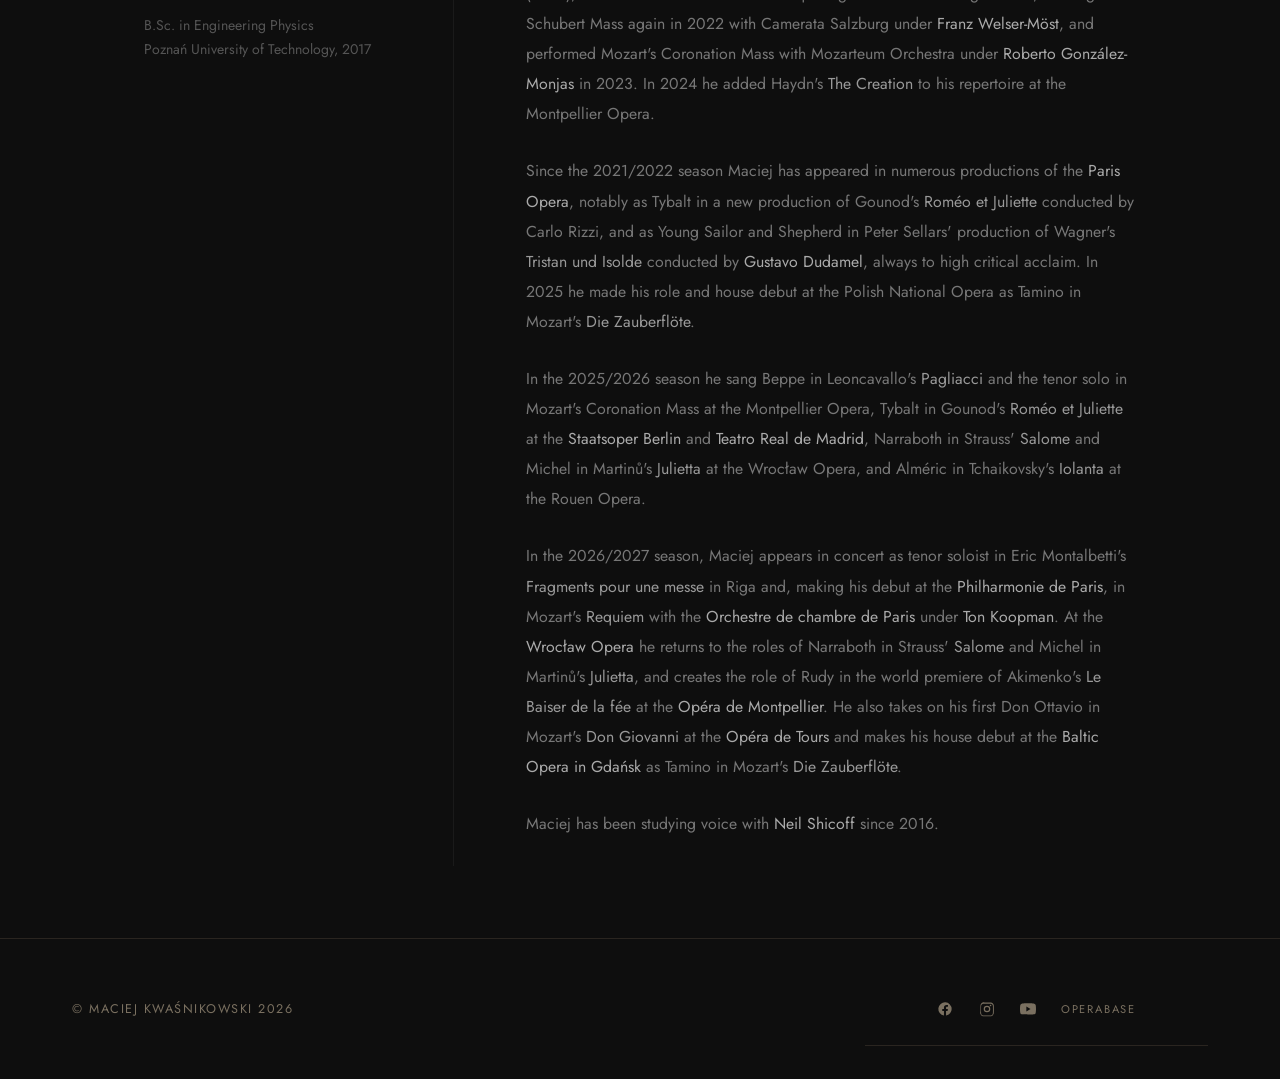
==== commit 252db0e8: "Add files via upload" ====
--- a/about.html
+++ b/about.html
@@ -167,7 +167,7 @@
   <div class="about-hero-overlay"></div>
   <div class="about-hero-text">
     <h1>Maciej Kwaśnikowski</h1>
-    <p data-i18n="about_hero_subtitle">Polish tenor</p>
+    <p data-i18n="about_hero_subtitle">Tenor</p>
   </div>
 </div>
 
@@ -258,7 +258,10 @@
         Since the 2021/2022 season Maciej has appeared in numerous productions of the <strong>Paris Opera</strong>, notably as Tybalt in a new production of Gounod's <em>Roméo et Juliette</em> conducted by Carlo Rizzi, and as Young Sailor and Shepherd in Peter Sellars' production of Wagner's <em>Tristan und Isolde</em> conducted by <strong>Gustavo Dudamel</strong>, always to high critical acclaim. In 2025 he made his role and house debut at the Polish National Opera as Tamino in Mozart's <em>Die Zauberflöte</em>.
       </p>
       <p data-i18n="bio_p7">
-        In the 2025/2026 season he sings Beppe in Leoncavallo's <em>Pagliacci</em> and the tenor solo in Mozart's Coronation Mass at the Montpellier Opera, Tybalt in Gounod's <em>Roméo et Juliette</em> at the <strong>Staatsoper Berlin</strong> and <strong>Teatro Real de Madrid</strong>, Narraboth in Strauss' <em>Salome</em> and Michel in Martinů's <em>Julietta</em> at the Wrocław Opera, and Alméric in Tchaikovsky's <em>Iolanta</em> at the Rouen Opera.
+        In the 2025/2026 season he sang Beppe in Leoncavallo's <em>Pagliacci</em> and the tenor solo in Mozart's Coronation Mass at the Montpellier Opera, Tybalt in Gounod's <em>Roméo et Juliette</em> at the <strong>Staatsoper Berlin</strong> and <strong>Teatro Real de Madrid</strong>, Narraboth in Strauss' <em>Salome</em> and Michel in Martinů's <em>Julietta</em> at the Wrocław Opera, and Alméric in Tchaikovsky's <em>Iolanta</em> at the Rouen Opera.
+      </p>
+      <p data-i18n="bio_p9">
+        In the 2026/2027 season, Maciej appears in concert as tenor soloist in Eric Montalbetti's <em>Fragments pour une messe</em> in Riga and, making his debut at the <strong>Philharmonie de Paris</strong>, in Mozart's <em>Requiem</em> with the <strong>Orchestre de chambre de Paris</strong> under <strong>Ton Koopman</strong>. At the <strong>Wrocław Opera</strong> he returns to the roles of Narraboth in Strauss' <em>Salome</em> and Michel in Martinů's <em>Julietta</em>, and creates the role of Rudy in the world premiere of Akimenko's <em>Le Baiser de la fée</em> at the <strong>Opéra de Montpellier</strong>. He also takes on his first Don Ottavio in Mozart's <em>Don Giovanni</em> at the <strong>Opéra de Tours</strong> and makes his house debut at the <strong>Baltic Opera in Gdańsk</strong> as Tamino in Mozart's <em>Die Zauberflöte</em>.
       </p>
       <p data-i18n="bio_p8">
         Maciej has been studying voice with <strong>Neil Shicoff</strong> since 2016.
--- a/mobile.css
+++ b/mobile.css
@@ -40,7 +40,6 @@
 .nav-toggle.open span:nth-child(2) { opacity: 0; }
 .nav-toggle.open span:nth-child(3) { transform: translateY(-6.5px) rotate(-45deg); }
 
-
 /* ============================================================
    TABLET  ≤ 900px
    ============================================================ */
@@ -53,8 +52,7 @@
     padding-right: 2rem;
   }
 
-  .hero-dark,
-  .hero-light {
+  .hero-dark {
     min-height: 70vh;
   }
 
@@ -79,7 +77,6 @@
     padding-right: 2rem;
   }
 }
-
 
 /* ============================================================
    MOBILE  ≤ 640px
@@ -99,9 +96,7 @@
     display: flex;
   }
 
-  .nav-links,
-  .nav-links-dark,
-  .nav-links-light {
+  .nav-links {
     display: none !important;
     flex-direction: column;
     gap: 0;
@@ -111,21 +106,15 @@
     padding-top: 0.5rem;
   }
 
-  .nav-links.open,
-  .nav-links-dark.open,
-  .nav-links-light.open {
+  .nav-links.open {
     display: flex !important;
   }
 
-  .nav-links li,
-  .nav-links-dark li,
-  .nav-links-light li {
+  .nav-links li {
     border-bottom: 1px solid #1e1e1e;
   }
 
-  .nav-links a,
-  .nav-links-dark a,
-  .nav-links-light a {
+  .nav-links a {
     display: block;
     padding: 0.75rem 0.2rem;
     font-size: 0.8rem;
@@ -133,9 +122,7 @@
   }
 
   /* Language switcher — shown on mobile, full width below nav */
-  .lang,
-  .lang-dark,
-  .lang-light {
+  .lang {
     display: flex;
     order: 3;
     width: 100%;
@@ -180,58 +167,36 @@
   }
 
   /* ── HOMEPAGE ── */
-  .hero-dark,
-  .hero-light {
+  .hero-dark {
     grid-template-columns: 1fr !important;
     min-height: unset !important;
   }
 
-  .hero-image-dark,
-  .hero-image-light {
+  .hero-image-dark {
     height: 55vw !important;
     min-height: 220px;
     max-height: 340px;
   }
 
-  .hero-image-dark img,
-  .hero-image-light img {
+  .hero-image-dark img {
     object-position: center 30% !important;
   }
 
-  .hero-text-dark,
-  .hero-text-light {
+  .hero-text-dark {
     padding: 2.5rem 1.4rem !important;
   }
 
-  .hero-name-dark,
-  .hero-name-light {
+  .hero-name-dark {
     font-size: 2.8rem !important;
   }
 
-  .hero-voice-dark,
-  .hero-voice-light {
+  .hero-voice-dark {
     font-size: 1.3rem !important;
     margin-bottom: 1.5rem !important;
   }
 
-  .hero-bio-dark,
-  .hero-bio-light {
+  .hero-bio-dark {
     margin-bottom: 2rem !important;
-  }
-
-  .nav-dark,
-  .nav-light {
-    padding: 1.2rem 1.4rem !important;
-    flex-wrap: wrap;
-  }
-
-  .footer-dark,
-  .footer-light {
-    padding: 1.4rem !important;
-    flex-direction: column;
-    align-items: center;
-    gap: 0.8rem;
-    text-align: center;
   }
 
   /* body grid: don't stretch hero to fill remaining height once stacked */
@@ -242,12 +207,6 @@
   /* hero image gradient should fade downward when image sits above text */
   .hero-image-dark::after {
     background: linear-gradient(to bottom, transparent 60%, #0e0e0e) !important;
-  }
-
-  /* subtitle can be long on small screens — allow wrapping, ease tracking */
-  .hero-subtitle-dark {
-    letter-spacing: 0.12em !important;
-    white-space: normal;
   }
 
   /* ── ABOUT PAGE ── */
